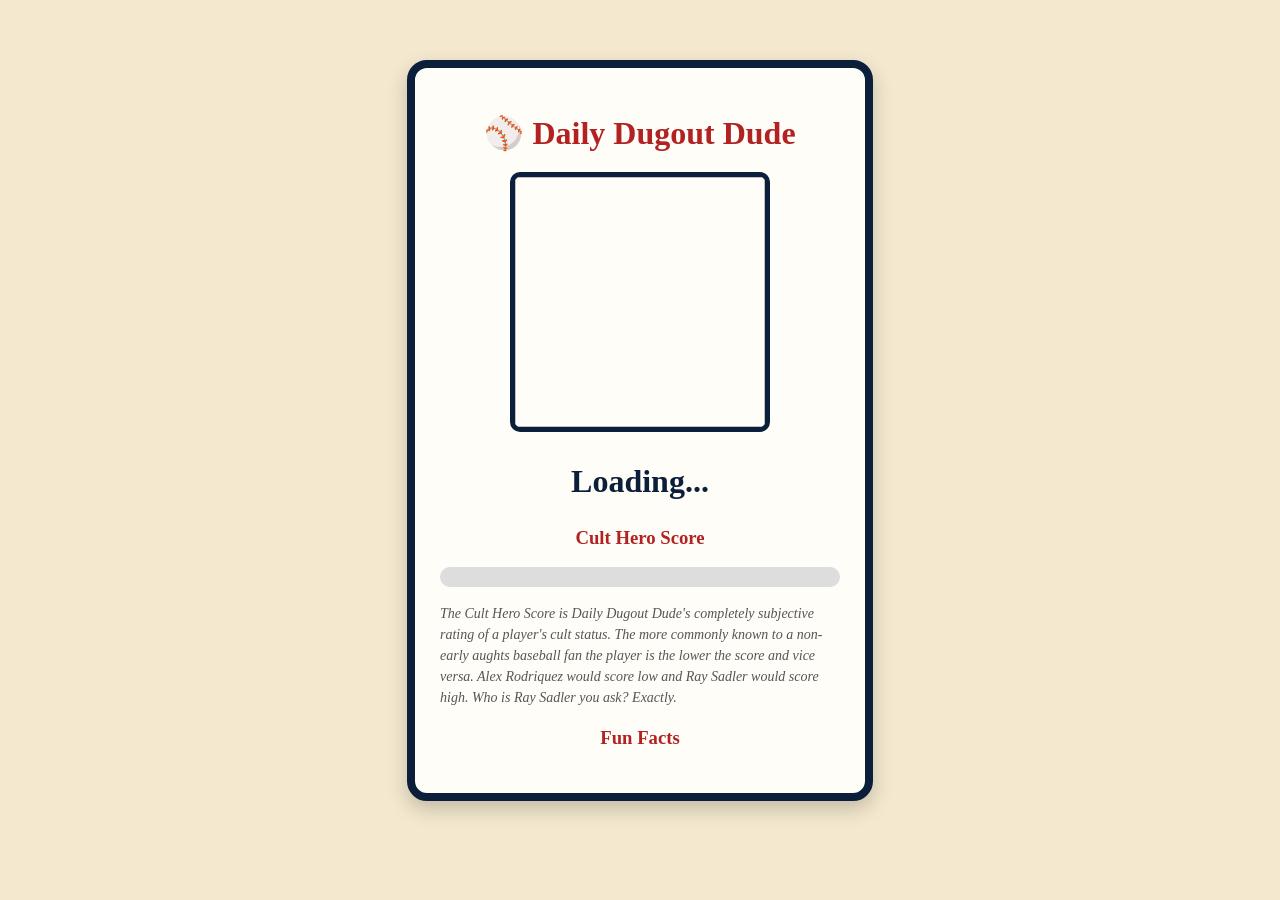
==== index.html @ 0452028d "Add files via upload" ====
<!DOCTYPE html>
<html>
<head>
    <title>Daily Dugout Dude</title>
    <link rel="stylesheet" href="style.css">
</head>

<body>

<div class="card">
    <h1>⚾ Daily Dugout Dude</h1>
    <img id="player-image" width="250">
    <h2 id="player-name">Loading...</h2>
    <p id="position"></p>
    <p id="teams"></p>
    <p id="years"></p>

    <h3>Cult Hero Score</h3>

<div class="score-box">
    <div id="score-bar"></div>
</div>

<p id="score"></p>
<p class="score-note">
The Cult Hero Score is Daily Dugout Dude's completely subjective rating of a player's cult status. The more commonly known to a non-early aughts baseball fan the player is the lower the score and vice versa. Alex Rodriquez would score low and Ray Sadler would score high. Who is Ray Sadler you ask? Exactly.  
</p>

    <h3>Fun Facts</h3>
    <ul id="facts"></ul>
</div>

<script src="script.js"></script>

</body>
</html>
---- style.css ----
body {
    background: #f4e8cf;
    font-family: Georgia, serif;
    margin: 0;
    padding: 20px;
}

.card {
    max-width: 400px;
    margin: 40px auto;
    background: #fffdf7;
    border: 8px solid #0b1f3a;
    border-radius: 20px;
    padding: 25px;
    text-align: center;
    box-shadow: 0 8px 20px rgba(0,0,0,.2);
}

h1 {
    color: #b22222;
    margin-bottom: 20px;
}

#player-image {
    width: 250px;
    height: 250px;
    object-fit: cover;
    border: 5px solid #0b1f3a;
    border-radius: 10px;
}

h2 {
    color: #0b1f3a;
    font-size: 32px;
}

h3 {
    color: #b22222;
}

ul {
    text-align: left;
}
.score-box {
    width: 100%;
    height: 20px;
    background: #ddd;
    border-radius: 10px;
    overflow: hidden;
    margin: 10px 0;
}

#score-bar {
    height: 100%;
    width: 0;
    background: #b22222;
    border-radius: 10px;
}
.score-note {
    font-size: 14px;
    color: #555;
    font-style: italic;
    line-height: 1.5;
    margin-top: 15px;
    text-align: left;
}
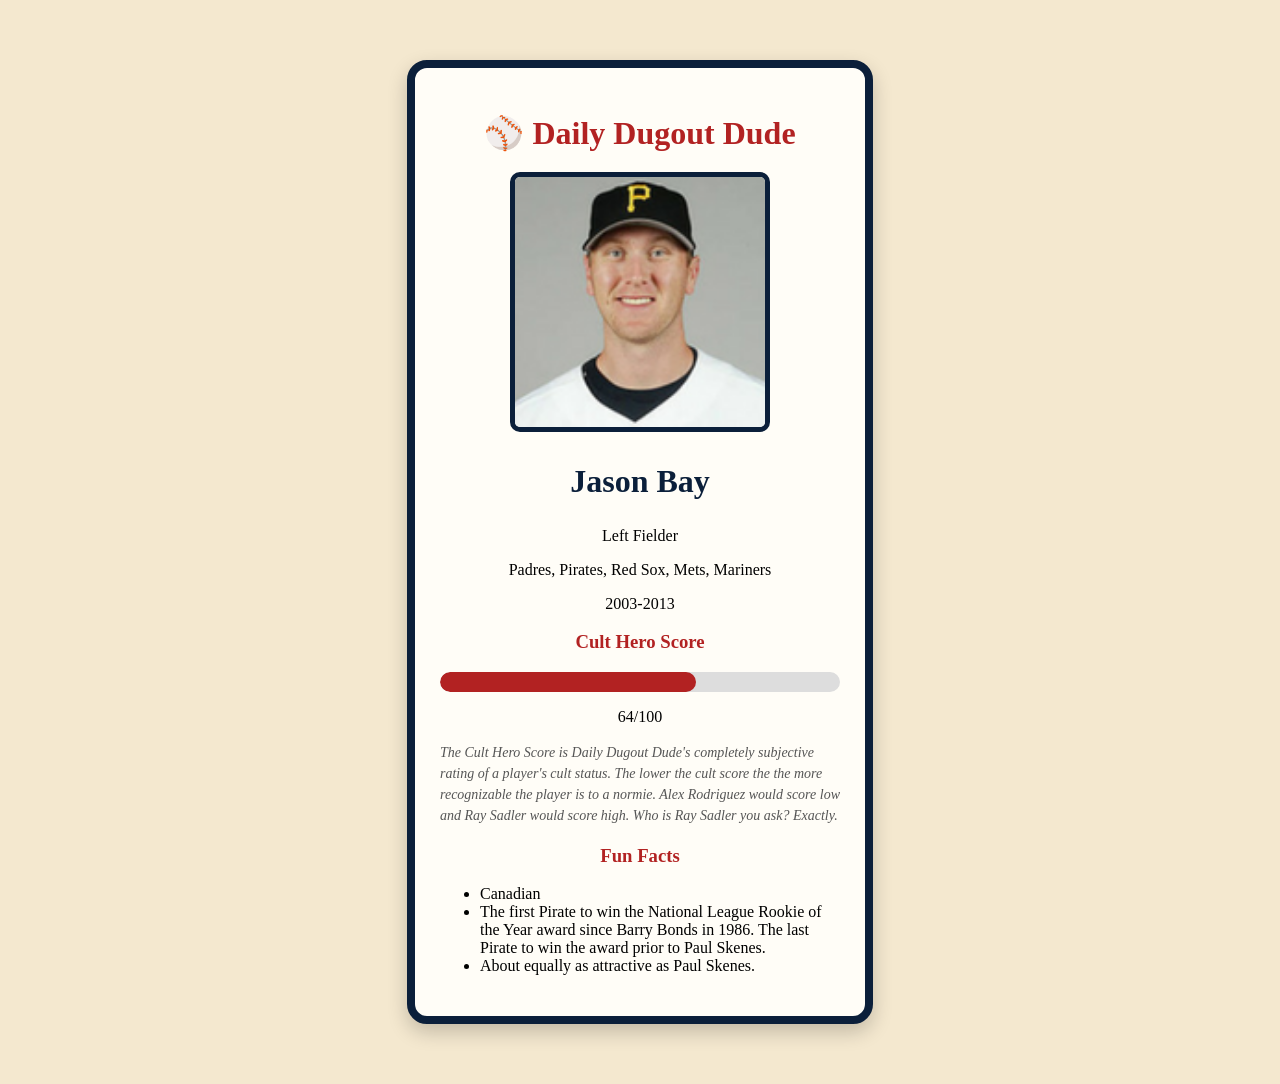
==== commit bfe3b6cc: "Add files via upload" ====
--- a/index.html
+++ b/index.html
@@ -23,7 +23,7 @@
 
 <p id="score"></p>
 <p class="score-note">
-The Cult Hero Score is Daily Dugout Dude's completely subjective rating of a player's cult status. The more commonly known to a non-early aughts baseball fan the player is the lower the score and vice versa. Alex Rodriquez would score low and Ray Sadler would score high. Who is Ray Sadler you ask? Exactly.  
+The Cult Hero Score is Daily Dugout Dude's completely subjective rating of a player's cult status. The lower the cult score the the more recognizable the player is to a normie. Alex Rodriguez would score low and Ray Sadler would score high. Who is Ray Sadler you ask? Exactly.  
 </p>
 
     <h3>Fun Facts</h3>
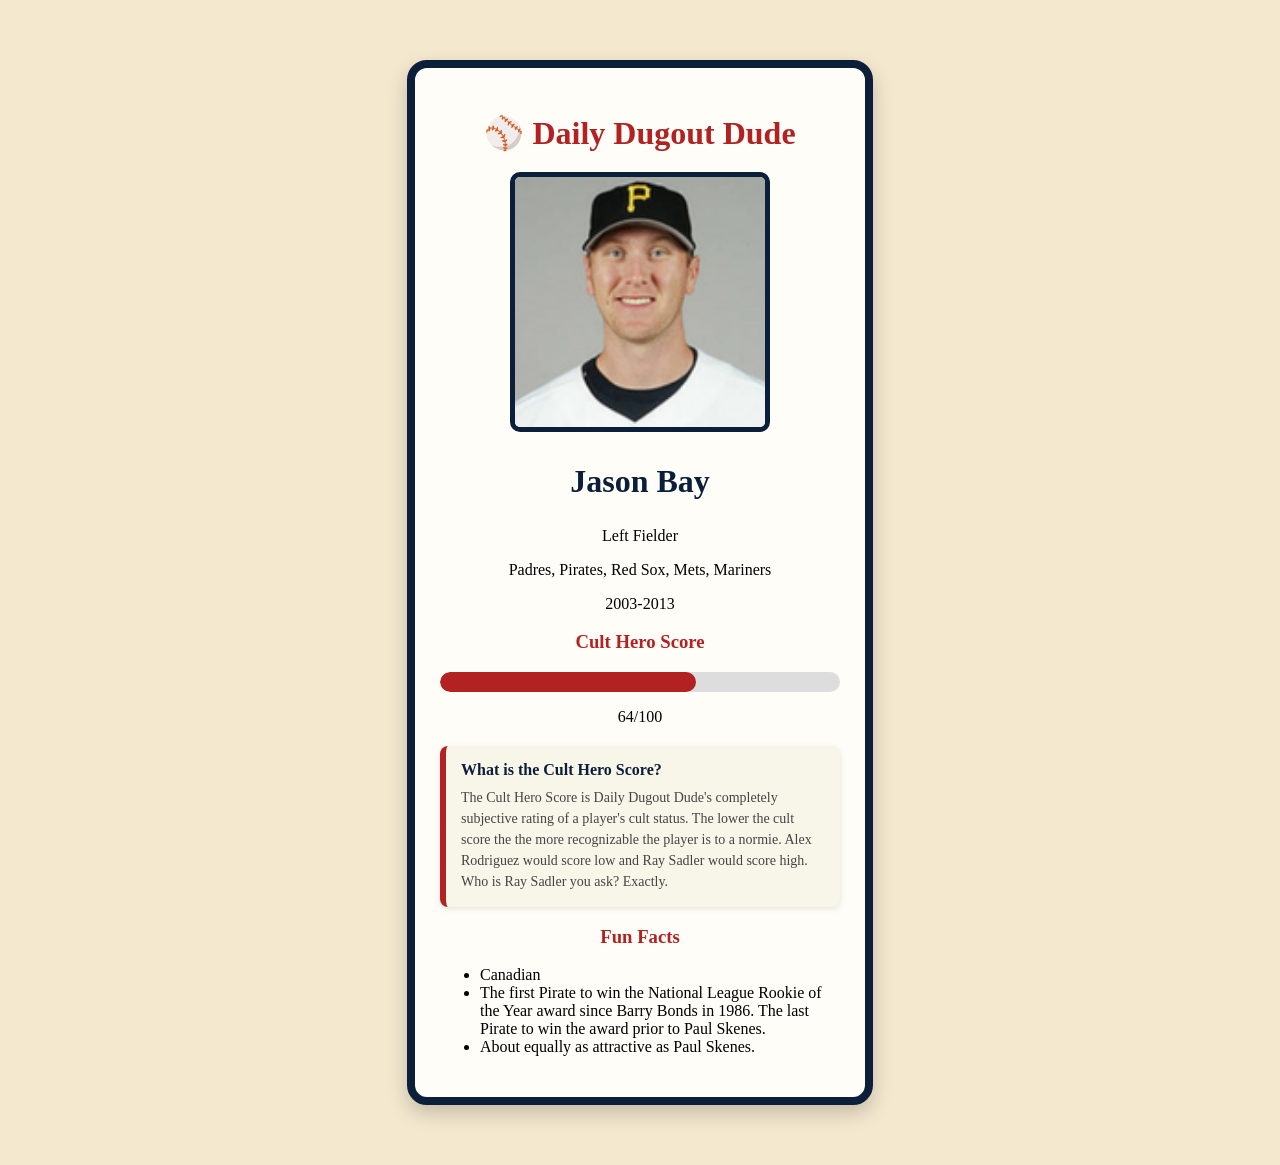
==== commit 69ad52b5: "Add files via upload" ====
--- a/index.html
+++ b/index.html
@@ -20,11 +20,12 @@
 <div class="score-box">
     <div id="score-bar"></div>
 </div>
-
 <p id="score"></p>
-<p class="score-note">
-The Cult Hero Score is Daily Dugout Dude's completely subjective rating of a player's cult status. The lower the cult score the the more recognizable the player is to a normie. Alex Rodriguez would score low and Ray Sadler would score high. Who is Ray Sadler you ask? Exactly.  
-</p>
+<div class="cult-info">
+    <strong>What is the Cult Hero Score?</strong>
+    <p>
+        The Cult Hero Score is Daily Dugout Dude's completely subjective rating of a player's cult status. The lower the cult score the the more recognizable the player is to a normie. Alex Rodriguez would score low and Ray Sadler would score high. Who is Ray Sadler you ask? Exactly.
+</div>
 
     <h3>Fun Facts</h3>
     <ul id="facts"></ul>
--- a/style.css
+++ b/style.css
@@ -63,4 +63,27 @@
     line-height: 1.5;
     margin-top: 15px;
     text-align: left;
+}
+.cult-info {
+    background: #f8f5e9;
+    border-left: 6px solid #b22222;
+    padding: 15px;
+    margin-top: 20px;
+    border-radius: 8px;
+    text-align: left;
+    box-shadow: 0 2px 6px rgba(0,0,0,.1);
+}
+
+.cult-info strong {
+    display: block;
+    color: #0b1f3a;
+    margin-bottom: 8px;
+    font-size: 16px;
+}
+
+.cult-info p {
+    margin: 0;
+    color: #444;
+    font-size: 14px;
+    line-height: 1.5;
 }
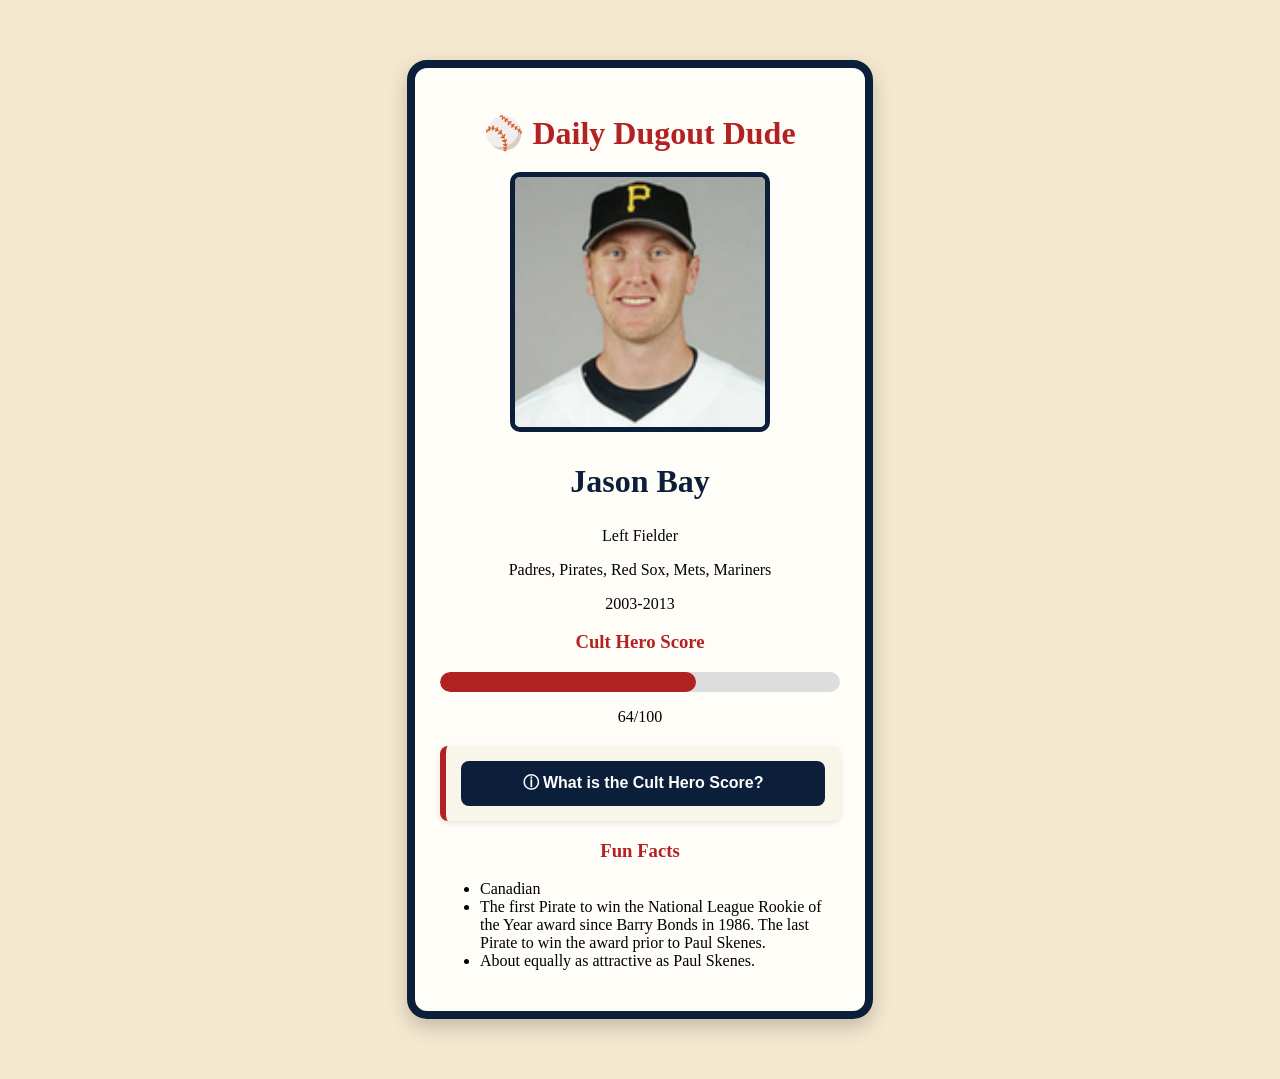
==== commit 939874eb: "Add files via upload" ====
--- a/index.html
+++ b/index.html
@@ -22,9 +22,19 @@
 </div>
 <p id="score"></p>
 <div class="cult-info">
-    <strong>What is the Cult Hero Score?</strong>
-    <p>
-        The Cult Hero Score is Daily Dugout Dude's completely subjective rating of a player's cult status. The lower the cult score the the more recognizable the player is to a normie. Alex Rodriguez would score low and Ray Sadler would score high. Who is Ray Sadler you ask? Exactly.
+
+    <button id="toggle-info">
+        ⓘ What is the Cult Hero Score?
+    </button>
+
+    <div id="cult-text" class="hidden">
+
+        <p>
+            The Cult Hero Score is Daily Dugout Dude's completely subjective rating of a player's cult status. The lower the cult score the the more recognizable the player is to a normie. Alex Rodriguez would score low and Ray Sadler would score high. Who is Ray Sadler you ask? Exactly.
+        </p>
+
+    </div>
+
 </div>
 
     <h3>Fun Facts</h3>
--- a/style.css
+++ b/style.css
@@ -86,4 +86,37 @@
     color: #444;
     font-size: 14px;
     line-height: 1.5;
+}
+.cult-info {
+    margin-top: 20px;
+}
+
+#toggle-info {
+    width: 100%;
+    background: #0b1f3a;
+    color: white;
+    border: none;
+    padding: 12px;
+    border-radius: 8px;
+    cursor: pointer;
+    font-size: 16px;
+    font-weight: bold;
+}
+
+#toggle-info:hover {
+    background: #15335e;
+}
+
+#cult-text {
+    background: #f8f5e9;
+    border-left: 6px solid #b22222;
+    padding: 15px;
+    margin-top: 10px;
+    border-radius: 8px;
+    text-align: left;
+    line-height: 1.6;
+}
+
+.hidden {
+    display: none;
 }
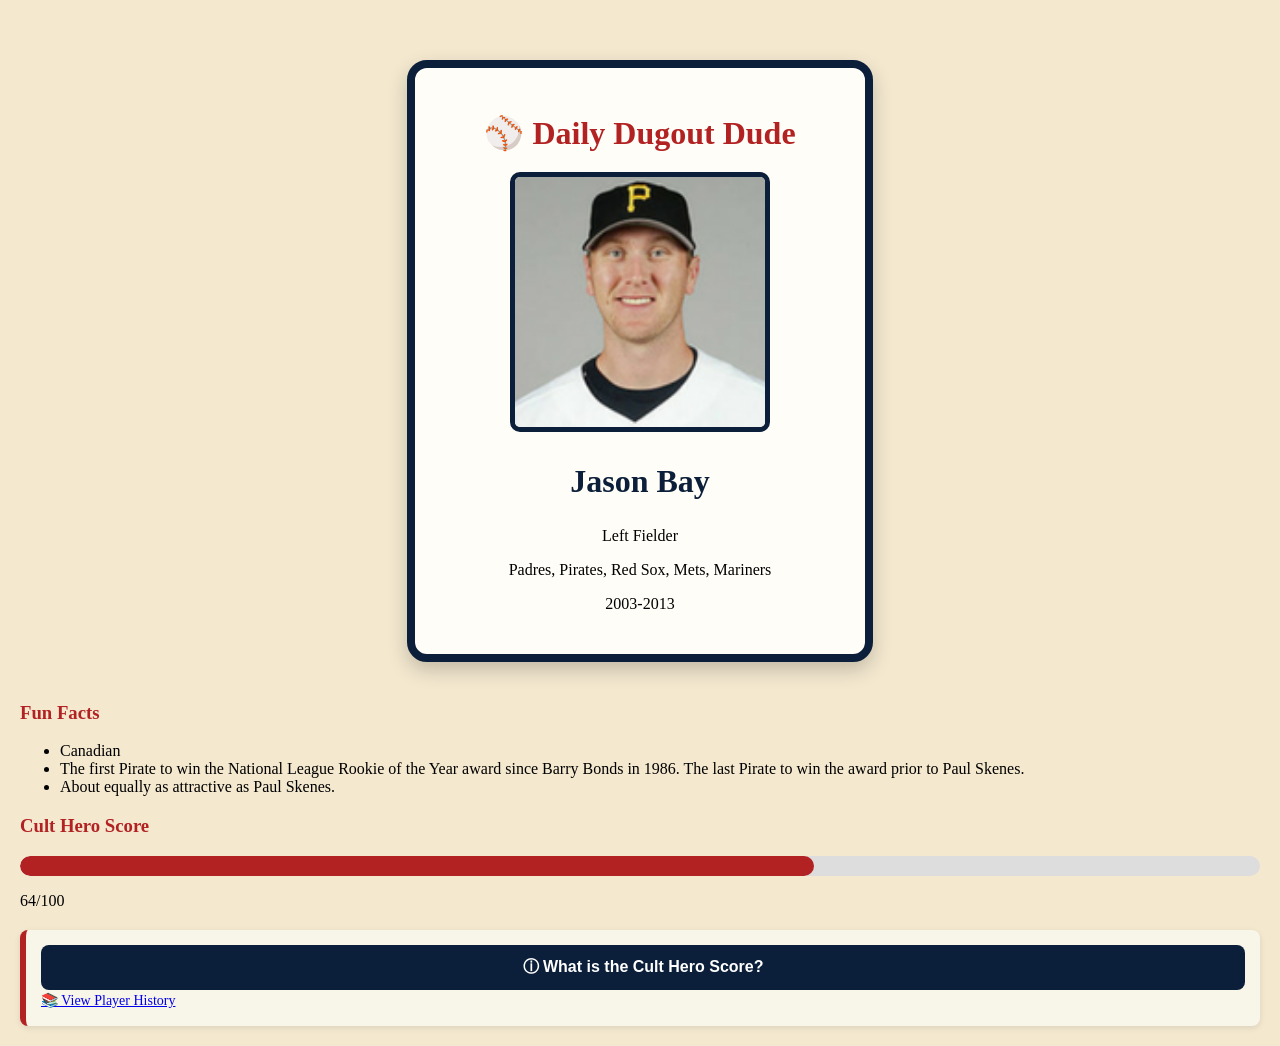
==== commit 0b9da242: "Add files via upload" ====
--- a/index.html
+++ b/index.html
@@ -14,7 +14,11 @@
     <p id="position"></p>
     <p id="teams"></p>
     <p id="years"></p>
+</div>
 
+    <h3>Fun Facts</h3>
+    <ul id="facts"></ul>
+</div>
     <h3>Cult Hero Score</h3>
 
 <div class="score-box">
@@ -35,13 +39,10 @@
 
     </div>
 
-</div>
-
-    <h3>Fun Facts</h3>
-    <ul id="facts"></ul>
-</div>
-
 <script src="script.js"></script>
 
 </body>
-</html>+</html>
+<p>
+    <a href="history.html">📚 View Player History</a>
+</p>
--- a/style.css
+++ b/style.css
@@ -119,4 +119,29 @@
 
 .hidden {
     display: none;
+}
+.history-card {
+
+    display: flex;
+
+    align-items: center;
+
+    gap: 15px;
+
+    margin: 15px 0;
+
+}
+
+.history-card img {
+
+    width: 80px;
+
+    height: 80px;
+
+    object-fit: cover;
+
+    border-radius: 8px;
+
+    border: 3px solid #0b1f3a;
+
 }
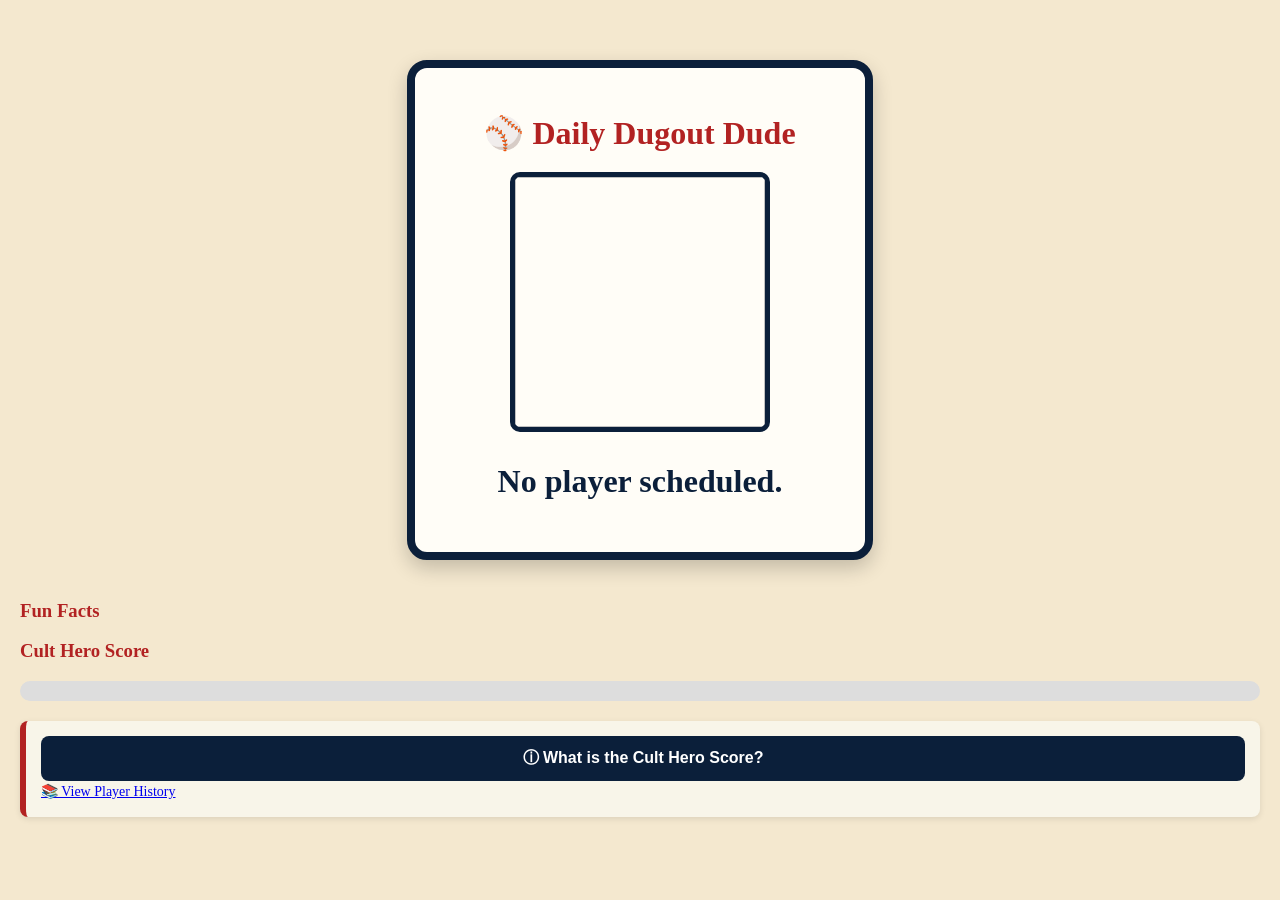
==== commit 23a08965: "Add files via upload" ====
--- a/index.html
+++ b/index.html
@@ -1,7 +1,7 @@
 <!DOCTYPE html>
 <html>
 <head>
-    <title>Daily Dugout Dude</title>
+    <title>Today's Daily Dugout Dude</title>
     <link rel="stylesheet" href="style.css">
 </head>
 
--- a/style.css
+++ b/style.css
@@ -121,27 +121,35 @@
     display: none;
 }
 .history-card {
-
     display: flex;
-
     align-items: center;
-
     gap: 15px;
 
     margin: 15px 0;
+    padding: 15px;
 
+    border: 2px solid #0b1f3a;
+    border-radius: 10px;
+    background: #fffdf7;
+
+    text-decoration: none;
+    color: inherit;
+
+    cursor: pointer;
+
+    transition: transform 0.2s, box-shadow 0.2s;
+}
+
+.history-card:hover {
+    transform: scale(1.02);
+    box-shadow: 0 4px 12px rgba(0,0,0,.15);
+    border-color: #b22222;
 }
 
 .history-card img {
-
     width: 80px;
-
     height: 80px;
-
     object-fit: cover;
-
     border-radius: 8px;
-
     border: 3px solid #0b1f3a;
-
 }
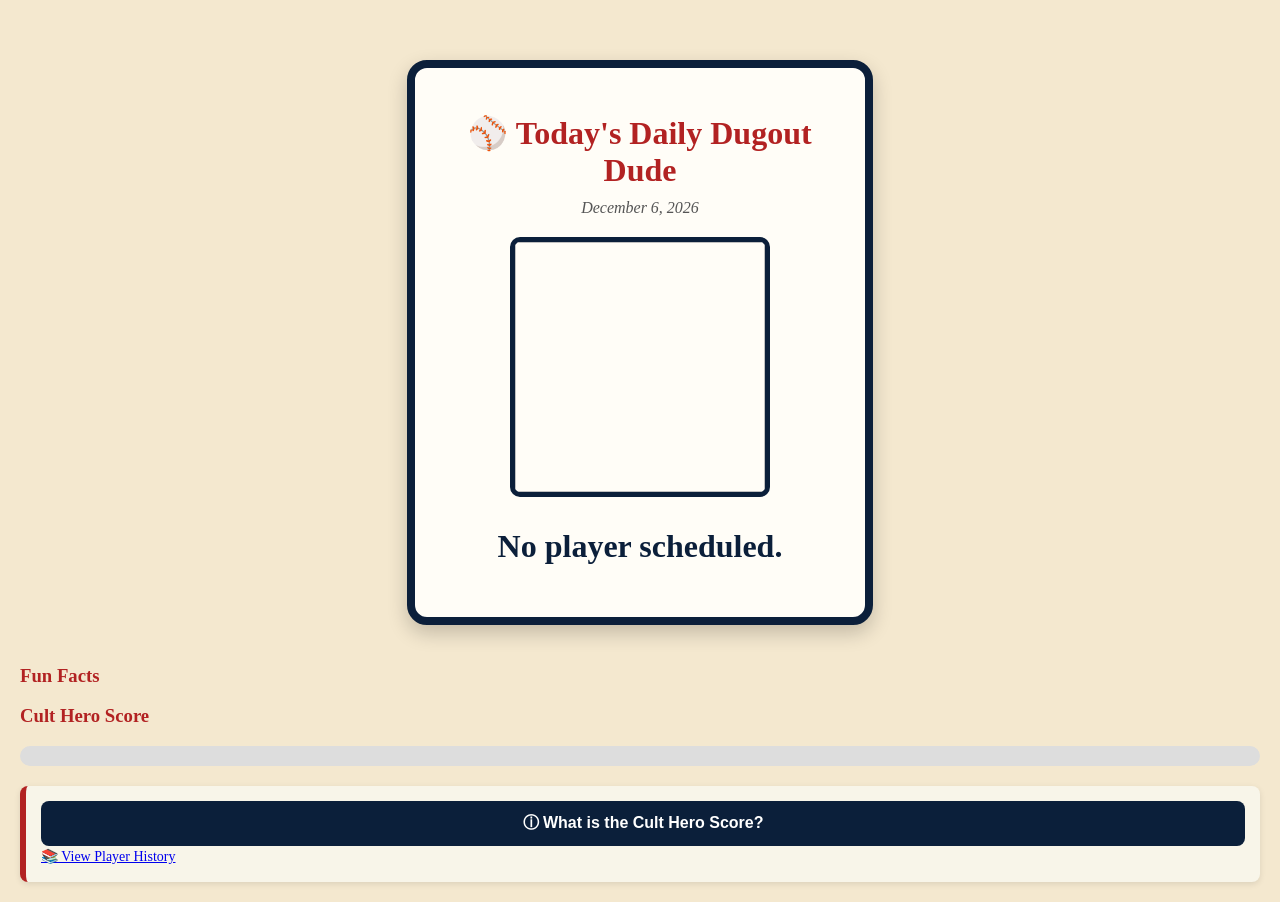
==== commit 37c49d53: "Add files via upload" ====
--- a/index.html
+++ b/index.html
@@ -8,7 +8,8 @@
 <body>
 
 <div class="card">
-    <h1>⚾ Daily Dugout Dude</h1>
+    <h1>⚾ Today's Daily Dugout Dude</h1>
+<p id="today-date"></p>
     <img id="player-image" width="250">
     <h2 id="player-name">Loading...</h2>
     <p id="position"></p>
--- a/style.css
+++ b/style.css
@@ -152,4 +152,11 @@
     object-fit: cover;
     border-radius: 8px;
     border: 3px solid #0b1f3a;
+}
+#today-date {
+    color: #555;
+    font-style: italic;
+    margin-top: -10px;
+    margin-bottom: 20px;
+    font-size: 16px;
 }
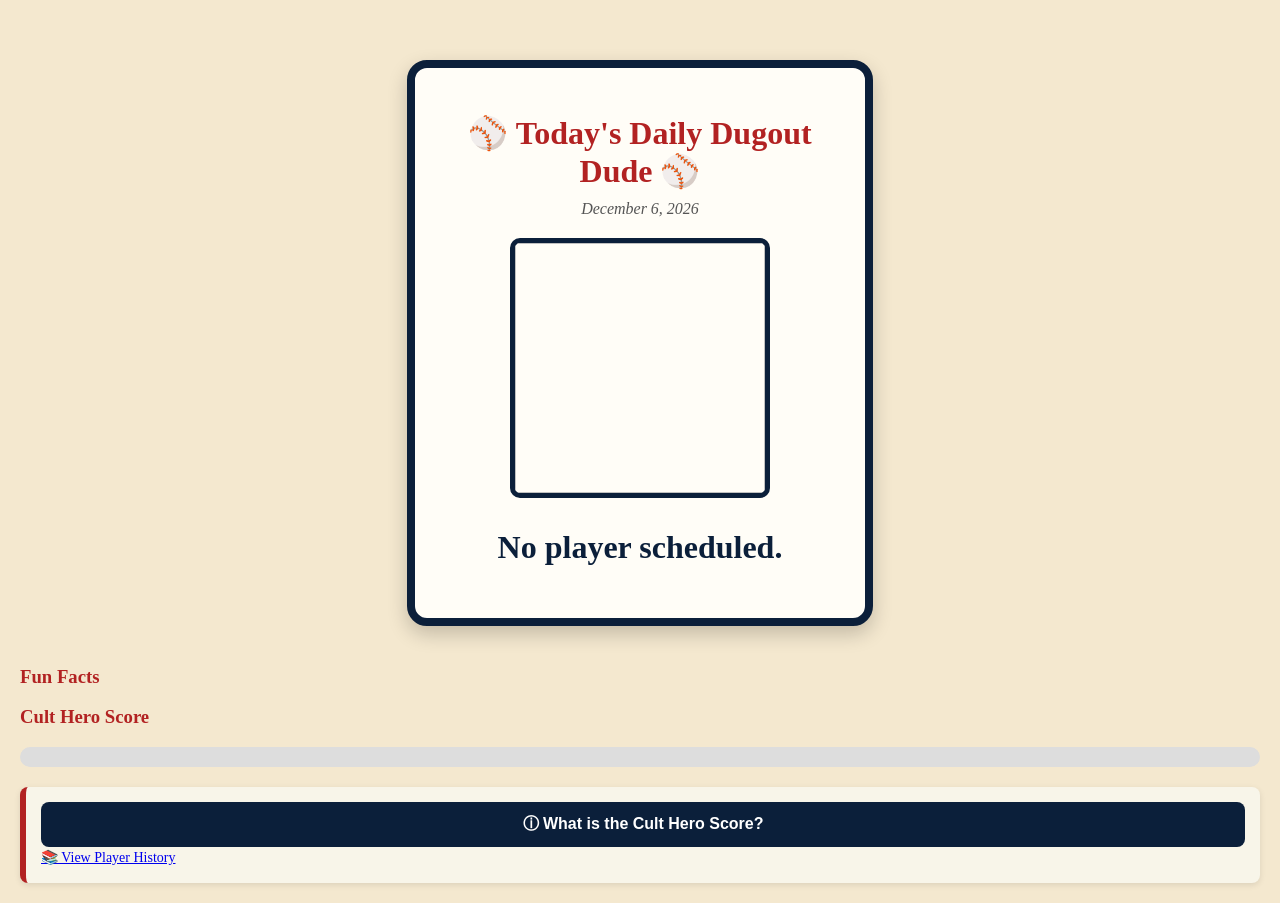
==== commit b33fee54: "Add files via upload" ====
--- a/index.html
+++ b/index.html
@@ -8,7 +8,7 @@
 <body>
 
 <div class="card">
-    <h1>⚾ Today's Daily Dugout Dude</h1>
+    <h1>⚾ Today's Daily Dugout Dude ⚾ </h1>
 <p id="today-date"></p>
     <img id="player-image" width="250">
     <h2 id="player-name">Loading...</h2>
